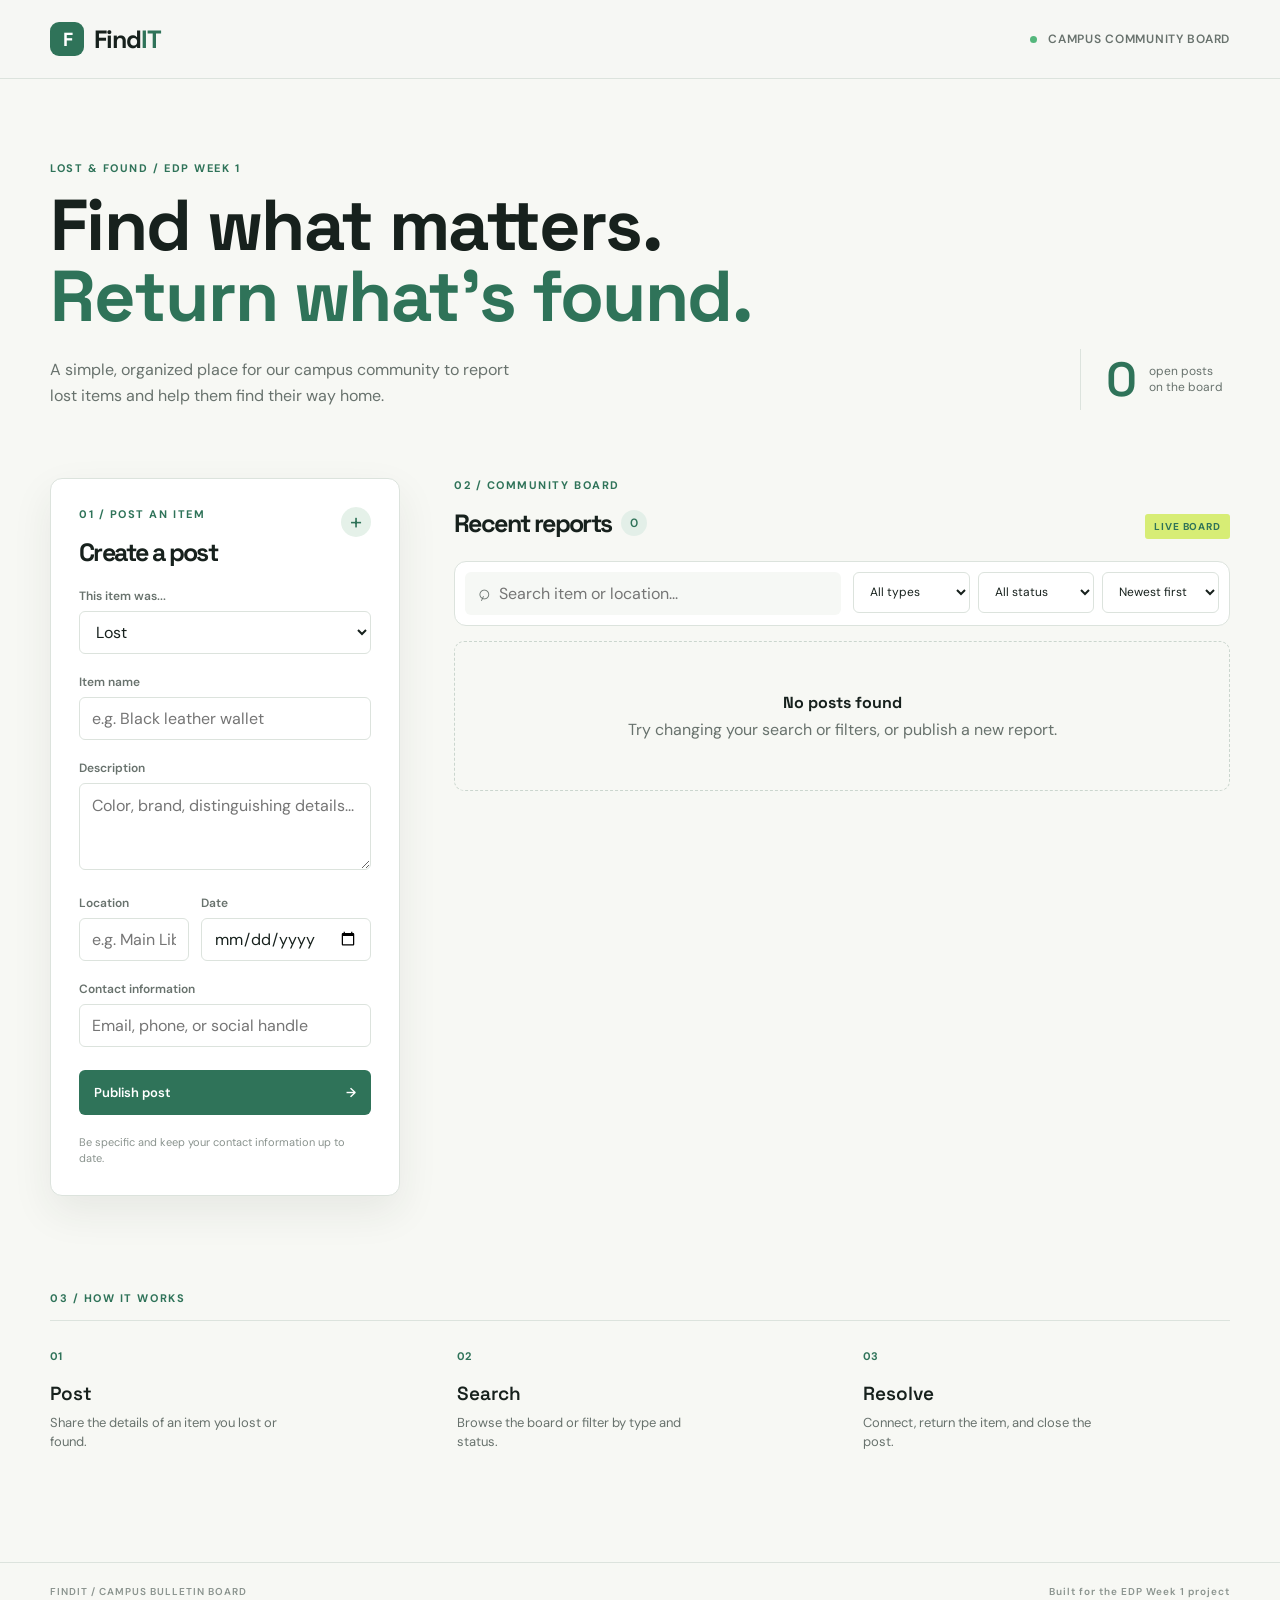
==== index.html @ 4f027098 "Final-Project For EDP" ====
<!DOCTYPE html>
<html lang="en">
<head>
  <meta charset="UTF-8">
  <meta name="viewport" content="width=device-width, initial-scale=1.0">
  <meta name="description" content="FindIT campus lost and found bulletin board">
  <title>FindIT | Campus Lost and Found</title>
  <link rel="preconnect" href="https://fonts.googleapis.com">
  <link rel="preconnect" href="https://fonts.gstatic.com" crossorigin>
  <link href="https://fonts.googleapis.com/css2?family=DM+Sans:wght@400;500;600;700&family=Space+Grotesk:wght@500;600;700&display=swap" rel="stylesheet">
  <link rel="stylesheet" href="styles.css">
</head>
<body>
  <header class="site-header">
    <div class="container header-content">
      <a class="brand" href="#" aria-label="FindIT home">
        <span class="brand-mark">F</span>
        <span>Find<span class="brand-accent">IT</span></span>
      </a>
      <div class="header-note">
        <span class="status-dot"></span>
        Campus community board
      </div>
    </div>
  </header>

  <main class="container">
    <section class="hero">
      <div>
        <p class="eyebrow">LOST &amp; FOUND / EDP WEEK 1</p>
        <h1>Find what matters.<br><em>Return what’s found.</em></h1>
        <p class="hero-copy">A simple, organized place for our campus community to report lost items and help them find their way home.</p>
      </div>
      <div class="hero-count">
        <strong id="openCount">0</strong>
        <span>open posts<br>on the board</span>
      </div>
    </section>

    <div id="feedback" class="feedback" role="status" aria-live="polite"></div>

    <section class="workspace" aria-label="FindIT wireframe layout">
      <aside class="panel form-panel">
        <div class="panel-heading">
          <div>
            <p class="section-kicker">01 / POST AN ITEM</p>
            <h2 id="formTitle">Create a post</h2>
          </div>
          <span class="heading-icon">+</span>
        </div>
        <form id="postForm" novalidate>
          <input type="hidden" id="postId">
          <div class="field">
            <label for="type">This item was...</label>
            <select id="type" required>
              <option value="Lost">Lost</option>
              <option value="Found">Found</option>
            </select>
          </div>
          <div class="field">
            <label for="item">Item name</label>
            <input id="item" type="text" maxlength="60" placeholder="e.g. Black leather wallet" required>
          </div>
          <div class="field">
            <label for="description">Description</label>
            <textarea id="description" maxlength="240" rows="3" placeholder="Color, brand, distinguishing details..." required></textarea>
          </div>
          <div class="field-row">
            <div class="field">
              <label for="location">Location</label>
              <input id="location" type="text" maxlength="80" placeholder="e.g. Main Library" required>
            </div>
            <div class="field">
              <label for="date">Date</label>
              <input id="date" type="date" required>
            </div>
          </div>
          <div class="field">
            <label for="contact">Contact information</label>
            <input id="contact" type="text" maxlength="100" placeholder="Email, phone, or social handle" required>
          </div>
          <div class="form-actions">
            <button class="button button-primary" type="submit"><span id="submitText">Publish post</span><span>→</span></button>
            <button class="button button-quiet hidden" id="cancelEdit" type="button">Cancel edit</button>
          </div>
        </form>
        <p class="form-footnote">Be specific and keep your contact information up to date.</p>
      </aside>

      <section class="board">
        <div class="board-heading">
          <div>
            <p class="section-kicker">02 / COMMUNITY BOARD</p>
            <h2>Recent reports <span id="resultCount" class="result-count">0</span></h2>
          </div>
          <span class="board-label">LIVE BOARD</span>
        </div>

        <div class="controls panel">
          <div class="search-wrap">
            <span class="search-icon">⌕</span>
            <label class="sr-only" for="search">Search posts</label>
            <input id="search" type="search" placeholder="Search item or location...">
          </div>
          <div class="control-selects">
            <label class="sr-only" for="typeFilter">Filter by type</label>
            <select id="typeFilter">
              <option value="All">All types</option>
              <option value="Lost">Lost only</option>
              <option value="Found">Found only</option>
            </select>
            <label class="sr-only" for="statusFilter">Filter by status</label>
            <select id="statusFilter">
              <option value="All">All status</option>
              <option value="Open">Open only</option>
              <option value="Resolved">Resolved only</option>
            </select>
            <label class="sr-only" for="sort">Sort posts</label>
            <select id="sort">
              <option value="newest">Newest first</option>
              <option value="oldest">Oldest first</option>
            </select>
          </div>
        </div>

        <div id="postList" class="post-list"></div>
      </section>
    </section>

    <section class="how-it-works">
      <p class="section-kicker">03 / HOW IT WORKS</p>
      <div class="steps">
        <div class="step"><span>01</span><strong>Post</strong><p>Share the details of an item you lost or found.</p></div>
        <div class="step"><span>02</span><strong>Search</strong><p>Browse the board or filter by type and status.</p></div>
        <div class="step"><span>03</span><strong>Resolve</strong><p>Connect, return the item, and close the post.</p></div>
      </div>
    </section>
  </main>

  <footer class="site-footer">
    <div class="container"><span>FINDIT / CAMPUS BULLETIN BOARD</span><span>Built for the EDP Week 1 project</span></div>
  </footer>
  <script src="app.js"></script>
</body>
</html>
---- styles.css ----
:root {
  --ink: #17211d;
  --muted: #68726d;
  --line: #dce3dd;
  --paper: #f7f8f4;
  --white: #fff;
  --green: #2f7359;
  --green-dark: #1d4d3d;
  --lime: #d7ed75;
  --orange: #e58b50;
  --blue: #6386bc;
  --shadow: 0 16px 40px rgba(32, 54, 43, .08);
}
* { box-sizing: border-box; }
body { margin: 0; color: var(--ink); background: var(--paper); font-family: "DM Sans", sans-serif; }
.container { width: min(1180px, calc(100% - 48px)); margin: 0 auto; }
.site-header { border-bottom: 1px solid var(--line); background: rgba(247,248,244,.9); }
.header-content { height: 78px; display: flex; align-items: center; justify-content: space-between; }
.brand { color: var(--ink); display: inline-flex; gap: 10px; align-items: center; font: 700 25px "Space Grotesk", sans-serif; text-decoration: none; letter-spacing: -1px; }
.brand-mark { width: 34px; height: 34px; display: grid; place-items: center; border-radius: 9px; color: var(--white); background: var(--green); font-size: 19px; }
.brand-accent, em { color: var(--green); font-style: normal; }
.header-note { color: var(--muted); font-size: 12px; font-weight: 600; letter-spacing: .06em; text-transform: uppercase; }
.status-dot { display: inline-block; width: 7px; height: 7px; margin-right: 7px; border-radius: 50%; background: #54b77c; }
.hero { display: flex; align-items: flex-end; justify-content: space-between; padding: 82px 0 68px; }
.eyebrow, .section-kicker { color: var(--green); font-size: 11px; font-weight: 700; letter-spacing: .14em; margin: 0 0 15px; }
h1, h2 { font-family: "Space Grotesk", sans-serif; margin: 0; letter-spacing: -1.6px; }
h1 { font-size: clamp(42px, 6vw, 72px); line-height: .98; }
.hero-copy { max-width: 470px; color: var(--muted); font-size: 16px; line-height: 1.65; margin: 26px 0 0; }
.hero-count { display: flex; align-items: center; gap: 12px; border-left: 1px solid var(--line); padding-left: 25px; min-width: 150px; }
.hero-count strong { font: 600 48px "Space Grotesk", sans-serif; color: var(--green); }
.hero-count span { color: var(--muted); font-size: 12px; line-height: 1.4; }
.feedback { height: 0; overflow: hidden; transition: all .2s ease; }
.feedback.show { height: auto; margin-bottom: 22px; padding: 13px 16px; border: 1px solid #b8d7c6; border-radius: 8px; color: var(--green-dark); background: #eaf5ee; font-size: 14px; }
.feedback.error { color: #8d3f27; border-color: #ebc2af; background: #fff2ec; }
.workspace { display: grid; grid-template-columns: 350px 1fr; gap: 54px; align-items: start; }
.panel { background: var(--white); border: 1px solid var(--line); border-radius: 12px; box-shadow: var(--shadow); }
.form-panel { padding: 28px; }
.panel-heading, .board-heading { display: flex; align-items: flex-start; justify-content: space-between; }
h2 { font-size: 25px; }
.heading-icon { display: grid; place-items: center; width: 30px; height: 30px; border-radius: 50%; color: var(--green); background: #e5f1e9; font-size: 22px; }
.field { margin-top: 20px; }
.field label { display: block; color: var(--muted); font-size: 12px; font-weight: 600; margin-bottom: 7px; }
input, textarea, select { width: 100%; color: var(--ink); background: var(--white); border: 1px solid var(--line); border-radius: 6px; font: inherit; outline: none; transition: border-color .2s, box-shadow .2s; }
input, select { height: 43px; padding: 0 12px; }
textarea { padding: 11px 12px; resize: vertical; }
input:focus, textarea:focus, select:focus { border-color: var(--green); box-shadow: 0 0 0 3px rgba(47,115,89,.1); }
.field-row { display: grid; grid-template-columns: 1fr 1fr; gap: 12px; }
.button { border: 0; border-radius: 6px; cursor: pointer; font: 600 13px "DM Sans", sans-serif; transition: transform .15s, opacity .15s; }
.button:hover { transform: translateY(-1px); }
.button-primary { display: flex; align-items: center; justify-content: space-between; width: 100%; height: 45px; padding: 0 15px; color: var(--white); background: var(--green); }
.button-quiet { color: var(--muted); background: transparent; padding: 8px 0; }
.form-actions { margin-top: 23px; }
.form-footnote { color: #8a938e; font-size: 11px; line-height: 1.5; margin: 19px 0 0; }
.hidden { display: none; }
.board-heading { align-items: end; margin-bottom: 22px; }
.board-heading h2 { display: flex; align-items: center; gap: 9px; }
.result-count { display: inline-grid; place-items: center; width: 26px; height: 26px; border-radius: 50%; color: var(--green); background: #e3efe8; font: 600 12px "DM Sans", sans-serif; letter-spacing: 0; }
.board-label { padding: 6px 9px; border-radius: 3px; color: var(--green); background: var(--lime); font-size: 10px; font-weight: 700; letter-spacing: .09em; }
.controls { display: grid; grid-template-columns: 1fr auto; gap: 12px; padding: 10px; margin-bottom: 15px; box-shadow: none; }
.search-wrap { position: relative; }
.search-wrap input { padding-left: 34px; border: 0; background: #f6f8f5; }
.search-icon { position: absolute; z-index: 1; left: 12px; top: 10px; color: var(--muted); font-size: 21px; line-height: 1; transform: rotate(-20deg); }
.control-selects { display: flex; gap: 8px; }
.control-selects select { height: 41px; min-width: 112px; font-size: 12px; }
.post-list { display: grid; gap: 11px; }
.post-card { position: relative; padding: 21px 22px; background: var(--white); border: 1px solid var(--line); border-radius: 10px; }
.post-card.resolved { opacity: .58; }
.post-top { display: flex; justify-content: space-between; align-items: center; gap: 12px; }
.tag { display: inline-block; padding: 5px 8px; border-radius: 3px; font-size: 10px; font-weight: 700; letter-spacing: .1em; }
.tag.lost { color: #995126; background: #fbe5d6; }
.tag.found { color: #365a8a; background: #e1eaf8; }
.post-date { color: var(--muted); font-size: 11px; }
.post-card h3 { font: 600 19px "Space Grotesk", sans-serif; margin: 13px 0 5px; }
.post-card p { color: var(--muted); font-size: 13px; line-height: 1.5; margin: 0; }
.post-meta { display: flex; flex-wrap: wrap; gap: 10px 20px; margin-top: 16px; color: var(--muted); font-size: 11px; }
.post-meta span::before { color: var(--green); margin-right: 5px; }
.location::before { content: "⌖"; }.contact::before { content: "✉"; }
.post-actions { display: flex; gap: 13px; margin-top: 17px; }
.text-button { padding: 0; border: 0; color: var(--green); background: none; cursor: pointer; font: 600 11px "DM Sans", sans-serif; }
.text-button.delete { color: #b15d44; }
.empty-state { padding: 50px 20px; border: 1px dashed #cbd6ce; border-radius: 10px; text-align: center; color: var(--muted); }
.empty-state strong { display: block; color: var(--ink); font-family: "Space Grotesk", sans-serif; margin-bottom: 6px; }
.how-it-works { padding: 95px 0 110px; }
.steps { display: grid; grid-template-columns: repeat(3, 1fr); gap: 40px; border-top: 1px solid var(--line); padding-top: 23px; }
.step span { color: var(--green); font-size: 11px; font-weight: 700; }
.step strong { display: block; font: 600 19px "Space Grotesk", sans-serif; margin: 16px 0 7px; }
.step p { max-width: 240px; color: var(--muted); font-size: 13px; line-height: 1.5; margin: 0; }
.site-footer { color: #8a938e; border-top: 1px solid var(--line); font-size: 10px; font-weight: 600; letter-spacing: .1em; }
.site-footer .container { display: flex; justify-content: space-between; padding: 22px 0; }
.sr-only { position: absolute; width: 1px; height: 1px; overflow: hidden; clip: rect(0,0,0,0); }
@media (max-width: 820px) {
  .container { width: min(100% - 30px, 600px); }
  .hero { display: block; padding: 55px 0 45px; }
  .hero-count { border-left: 0; padding: 25px 0 0; margin-top: 28px; border-top: 1px solid var(--line); }
  .workspace { grid-template-columns: 1fr; gap: 42px; }
  .controls { grid-template-columns: 1fr; }
  .control-selects { display: grid; grid-template-columns: repeat(3, 1fr); }
  .control-selects select { min-width: 0; }
}
@media (max-width: 500px) {
  .header-note { display: none; }
  h1 { font-size: 43px; }
  .field-row, .steps { grid-template-columns: 1fr; }
  .control-selects { grid-template-columns: 1fr; }
  .site-footer .container { display: block; line-height: 2; }
  .site-footer .container span { display: block; }
}
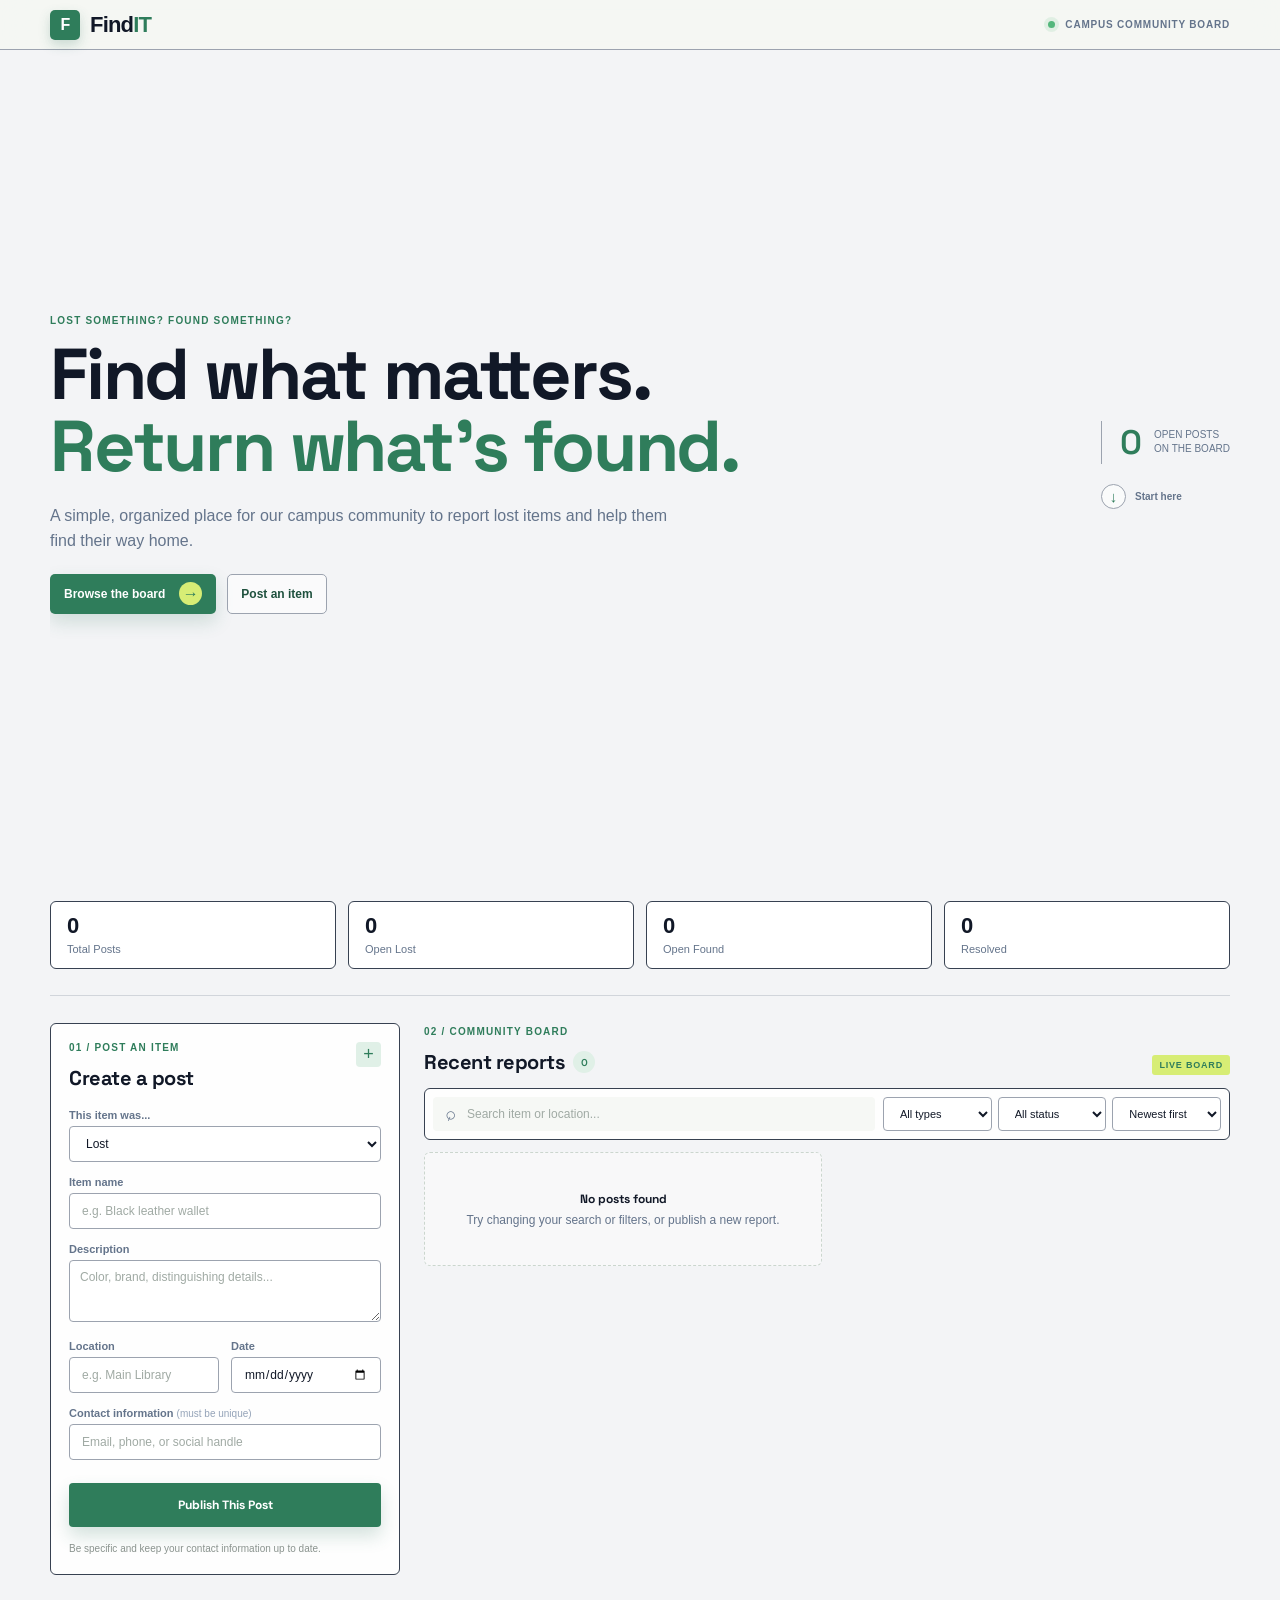
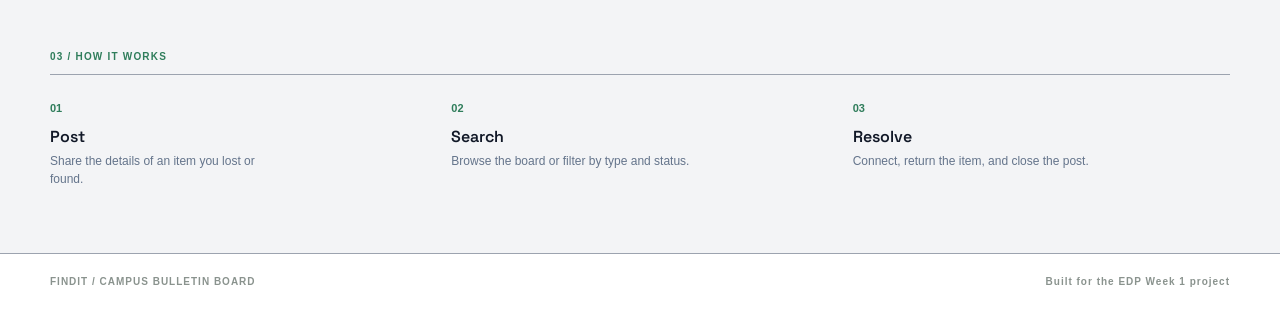
==== commit ddf0c096: "Adding copy and Fixing project" ====
--- a/index.html
+++ b/index.html
@@ -13,7 +13,7 @@
 <body>
   <header class="site-header">
     <div class="container header-content">
-      <a class="brand" href="#" aria-label="FindIT home">
+      <a class="brand" href="#top" aria-label="FindIT home">
         <span class="brand-mark">F</span>
         <span>Find<span class="brand-accent">IT</span></span>
       </a>
@@ -24,23 +24,49 @@
     </div>
   </header>
 
-  <main class="container">
+  <main id="top" class="container">
     <section class="hero">
       <div>
-        <p class="eyebrow">LOST &amp; FOUND / EDP WEEK 1</p>
+        <p class="eyebrow">LOST SOMETHING? FOUND SOMETHING?</p>
         <h1>Find what matters.<br><em>Return what’s found.</em></h1>
         <p class="hero-copy">A simple, organized place for our campus community to report lost items and help them find their way home.</p>
+        <div class="hero-actions">
+          <a class="hero-button hero-button-primary" href="#post-item">Browse the board <span>→</span></a>
+          <a class="hero-button hero-button-secondary" href="#community-board">Post an item </a>
+        </div>
       </div>
-      <div class="hero-count">
-        <strong id="openCount">0</strong>
-        <span>open posts<br>on the board</span>
+      <div class="hero-side">
+        <div class="hero-count">
+          <strong id="openCount">0</strong>
+          <span>OPEN POSTS<br>ON THE BOARD</span>
+        </div>
+        <a class="scroll-hint" href="#post-item"><span>↓</span> Start here</a>
       </div>
+    </section>
+
+    <section class="summary-grid" aria-label="Board summary">
+      <article class="summary-card">
+        <strong id="totalCount">0</strong>
+        <span>Total Posts</span>
+      </article>
+      <article class="summary-card">
+        <strong id="openLostCount">0</strong>
+        <span>Open Lost</span>
+      </article>
+      <article class="summary-card">
+        <strong id="openFoundCount">0</strong>
+        <span>Open Found</span>
+      </article>
+      <article class="summary-card">
+        <strong id="resolvedCount">0</strong>
+        <span>Resolved</span>
+      </article>
     </section>
 
     <div id="feedback" class="feedback" role="status" aria-live="polite"></div>
 
     <section class="workspace" aria-label="FindIT wireframe layout">
-      <aside class="panel form-panel">
+      <aside id="post-item" class="panel form-panel">
         <div class="panel-heading">
           <div>
             <p class="section-kicker">01 / POST AN ITEM</p>
@@ -76,18 +102,18 @@
             </div>
           </div>
           <div class="field">
-            <label for="contact">Contact information</label>
+            <label for="contact">Contact information <span class="field-hint">(must be unique)</span></label>
             <input id="contact" type="text" maxlength="100" placeholder="Email, phone, or social handle" required>
           </div>
           <div class="form-actions">
-            <button class="button button-primary" type="submit"><span id="submitText">Publish post</span><span>→</span></button>
+            <button class="button button-primary" type="submit"><span id="submitText">Publish This Post</span></button>
             <button class="button button-quiet hidden" id="cancelEdit" type="button">Cancel edit</button>
           </div>
         </form>
         <p class="form-footnote">Be specific and keep your contact information up to date.</p>
       </aside>
 
-      <section class="board">
+      <section id="community-board" class="board">
         <div class="board-heading">
           <div>
             <p class="section-kicker">02 / COMMUNITY BOARD</p>
@@ -137,9 +163,26 @@
     </section>
   </main>
 
+  <div id="deleteDialog" class="modal-backdrop hidden" role="presentation">
+    <section class="delete-dialog" role="dialog" aria-modal="true" aria-labelledby="deleteDialogTitle" aria-describedby="deleteDialogMessage">
+      <div class="delete-dialog-heading">
+        <h2 id="deleteDialogTitle">Delete confirmation</h2>
+        <span>!</span>
+      </div>
+      <div class="delete-dialog-body">
+        <h3 id="deleteDialogQuestion">Delete this post?</h3>
+        <p id="deleteDialogMessage">This action cannot be undone.</p>
+        <div class="delete-dialog-actions">
+          <button id="cancelDelete" class="dialog-button dialog-button-cancel" type="button">Cancel</button>
+          <button id="confirmDelete" class="dialog-button dialog-button-delete" type="button">Delete</button>
+        </div>
+      </div>
+    </section>
+  </div>
+
   <footer class="site-footer">
     <div class="container"><span>FINDIT / CAMPUS BULLETIN BOARD</span><span>Built for the EDP Week 1 project</span></div>
   </footer>
-  <script src="app.js"></script>
+  <script src="app2.js"></script>
 </body>
 </html>
--- a/styles.css
+++ b/styles.css
@@ -2,83 +2,324 @@
   --ink: #17211d;
   --muted: #68726d;
   --line: #dce3dd;
-  --paper: #f7f8f4;
+  --paper: #f5f7f3;
   --white: #fff;
   --green: #2f7359;
   --green-dark: #1d4d3d;
+  --green-soft: #e5f1e9;
   --lime: #d7ed75;
-  --orange: #e58b50;
-  --blue: #6386bc;
-  --shadow: 0 16px 40px rgba(32, 54, 43, .08);
-}
+  --orange-soft: #fbe5d6;
+  --blue-soft: #e1eaf8;
+  --shadow: 0 18px 50px rgba(32, 54, 43, .07);
+  --shadow-hover: 0 22px 58px rgba(32, 54, 43, .13);
+}
+
 * { box-sizing: border-box; }
-body { margin: 0; color: var(--ink); background: var(--paper); font-family: "DM Sans", sans-serif; }
+html { scroll-behavior: smooth; }
+body {
+  margin: 0;
+  color: var(--ink);
+  background:
+    radial-gradient(circle at 8% 7%, rgba(215, 237, 117, .2), transparent 25rem),
+    var(--paper);
+  font-family: "DM Sans", sans-serif;
+}
+main { overflow: hidden; }
+#post-item, #community-board { scroll-margin-top: 103px; }
 .container { width: min(1180px, calc(100% - 48px)); margin: 0 auto; }
-.site-header { border-bottom: 1px solid var(--line); background: rgba(247,248,244,.9); }
+.site-header {
+  border-bottom: 1px solid var(--line);
+  background: rgba(245, 247, 243, .86);
+  backdrop-filter: blur(14px);
+  position: sticky;
+  top: 0;
+  z-index: 5;
+}
 .header-content { height: 78px; display: flex; align-items: center; justify-content: space-between; }
-.brand { color: var(--ink); display: inline-flex; gap: 10px; align-items: center; font: 700 25px "Space Grotesk", sans-serif; text-decoration: none; letter-spacing: -1px; }
-.brand-mark { width: 34px; height: 34px; display: grid; place-items: center; border-radius: 9px; color: var(--white); background: var(--green); font-size: 19px; }
+.brand {
+  color: var(--ink);
+  display: inline-flex;
+  gap: 10px;
+  align-items: center;
+  font: 700 25px "Space Grotesk", sans-serif;
+  text-decoration: none;
+  letter-spacing: -1px;
+}
+.brand-mark {
+  width: 35px;
+  height: 35px;
+  display: grid;
+  place-items: center;
+  border-radius: 10px;
+  color: var(--white);
+  background: var(--green);
+  font-size: 19px;
+  box-shadow: 0 5px 12px rgba(47, 115, 89, .22);
+}
 .brand-accent, em { color: var(--green); font-style: normal; }
-.header-note { color: var(--muted); font-size: 12px; font-weight: 600; letter-spacing: .06em; text-transform: uppercase; }
-.status-dot { display: inline-block; width: 7px; height: 7px; margin-right: 7px; border-radius: 50%; background: #54b77c; }
-.hero { display: flex; align-items: flex-end; justify-content: space-between; padding: 82px 0 68px; }
-.eyebrow, .section-kicker { color: var(--green); font-size: 11px; font-weight: 700; letter-spacing: .14em; margin: 0 0 15px; }
+.header-note {
+  color: var(--muted);
+  font-size: 11px;
+  font-weight: 700;
+  letter-spacing: .08em;
+  text-transform: uppercase;
+}
+.status-dot {
+  display: inline-block;
+  width: 7px;
+  height: 7px;
+  margin-right: 7px;
+  border-radius: 50%;
+  background: #54b77c;
+  box-shadow: 0 0 0 4px rgba(84, 183, 124, .13);
+}
+.hero {
+  min-height: calc(100svh - 78px);
+  display: flex;
+  align-items: center;
+  justify-content: space-between;
+  padding: 72px 0;
+}
+.eyebrow, .section-kicker {
+  color: var(--green);
+  font-size: 11px;
+  font-weight: 700;
+  letter-spacing: .14em;
+  margin: 0 0 15px;
+}
 h1, h2 { font-family: "Space Grotesk", sans-serif; margin: 0; letter-spacing: -1.6px; }
 h1 { font-size: clamp(42px, 6vw, 72px); line-height: .98; }
 .hero-copy { max-width: 470px; color: var(--muted); font-size: 16px; line-height: 1.65; margin: 26px 0 0; }
-.hero-count { display: flex; align-items: center; gap: 12px; border-left: 1px solid var(--line); padding-left: 25px; min-width: 150px; }
+.hero-actions { display: flex; flex-wrap: wrap; gap: 11px; margin-top: 30px; }
+.hero-button {
+  min-height: 48px;
+  display: inline-flex;
+  align-items: center;
+  justify-content: center;
+  gap: 14px;
+  padding: 0 17px;
+  border: 1px solid transparent;
+  border-radius: 9px;
+  font-size: 13px;
+  font-weight: 700;
+  text-decoration: none;
+  transition: transform .15s, box-shadow .15s, background .15s, border-color .15s;
+}
+.hero-button:hover { transform: translateY(-2px); }
+.hero-button:focus-visible, .scroll-hint:focus-visible {
+  outline: 3px solid rgba(47, 115, 89, .25);
+  outline-offset: 3px;
+}
+.hero-button-primary {
+  color: var(--white);
+  background: var(--green);
+  box-shadow: 0 8px 18px rgba(47, 115, 89, .18);
+}
+.hero-button-primary:hover { box-shadow: 0 11px 24px rgba(47, 115, 89, .27); }
+.hero-button-primary span {
+  color: var(--green);
+  background: var(--lime);
+  border-radius: 50%;
+  display: grid;
+  place-items: center;
+  width: 23px;
+  height: 23px;
+  font-size: 16px;
+}
+.hero-button-secondary { color: var(--green-dark); background: rgba(255, 255, 255, .6); border-color: var(--line); }
+.hero-button-secondary:hover { border-color: #b7cdbd; background: var(--white); }
+.hero-side { display: grid; justify-items: start; gap: 30px; }
+.hero-count {
+  display: flex;
+  align-items: center;
+  gap: 12px;
+  border-left: 1px solid var(--line);
+  padding-left: 25px;
+  min-width: 150px;
+}
 .hero-count strong { font: 600 48px "Space Grotesk", sans-serif; color: var(--green); }
 .hero-count span { color: var(--muted); font-size: 12px; line-height: 1.4; }
+.scroll-hint {
+  display: inline-flex;
+  align-items: center;
+  gap: 9px;
+  color: var(--muted);
+  font-size: 11px;
+  font-weight: 700;
+  text-decoration: none;
+}
+.scroll-hint span {
+  display: grid;
+  place-items: center;
+  width: 25px;
+  height: 25px;
+  border: 1px solid var(--line);
+  border-radius: 50%;
+  color: var(--green);
+  background: rgba(255, 255, 255, .6);
+  font-size: 15px;
+}
 .feedback { height: 0; overflow: hidden; transition: all .2s ease; }
-.feedback.show { height: auto; margin-bottom: 22px; padding: 13px 16px; border: 1px solid #b8d7c6; border-radius: 8px; color: var(--green-dark); background: #eaf5ee; font-size: 14px; }
+.feedback.show {
+  height: auto;
+  margin-bottom: 22px;
+  padding: 13px 16px;
+  border: 1px solid #b8d7c6;
+  border-radius: 10px;
+  color: var(--green-dark);
+  background: #eaf5ee;
+  font-size: 14px;
+}
 .feedback.error { color: #8d3f27; border-color: #ebc2af; background: #fff2ec; }
-.workspace { display: grid; grid-template-columns: 350px 1fr; gap: 54px; align-items: start; }
-.panel { background: var(--white); border: 1px solid var(--line); border-radius: 12px; box-shadow: var(--shadow); }
-.form-panel { padding: 28px; }
+.workspace {
+  display: grid;
+  grid-template-columns: 350px 1fr;
+  gap: 54px;
+  align-items: start;
+  position: relative;
+  padding-top: 78px;
+  padding-bottom: 30px;
+}
+.workspace::before {
+  content: "";
+  position: absolute;
+  top: 0;
+  left: 0;
+  right: 0;
+  border-top: 1px solid var(--line);
+  pointer-events: none;
+}
+.panel { background: rgba(255, 255, 255, .92); border: 1px solid var(--line); border-radius: 16px; box-shadow: var(--shadow); }
+.form-panel {
+  padding: 29px;
+  position: sticky;
+  top: 103px;
+  border-top: 4px solid var(--green);
+}
 .panel-heading, .board-heading { display: flex; align-items: flex-start; justify-content: space-between; }
 h2 { font-size: 25px; }
-.heading-icon { display: grid; place-items: center; width: 30px; height: 30px; border-radius: 50%; color: var(--green); background: #e5f1e9; font-size: 22px; }
+.heading-icon {
+  display: grid;
+  place-items: center;
+  width: 31px;
+  height: 31px;
+  border-radius: 50%;
+  color: var(--green);
+  background: var(--green-soft);
+  font-size: 22px;
+}
 .field { margin-top: 20px; }
 .field label { display: block; color: var(--muted); font-size: 12px; font-weight: 600; margin-bottom: 7px; }
-input, textarea, select { width: 100%; color: var(--ink); background: var(--white); border: 1px solid var(--line); border-radius: 6px; font: inherit; outline: none; transition: border-color .2s, box-shadow .2s; }
+input, textarea, select {
+  width: 100%;
+  color: var(--ink);
+  background: var(--white);
+  border: 1px solid var(--line);
+  border-radius: 8px;
+  font: inherit;
+  outline: none;
+  transition: border-color .2s, box-shadow .2s, background .2s;
+}
 input, select { height: 43px; padding: 0 12px; }
 textarea { padding: 11px 12px; resize: vertical; }
-input:focus, textarea:focus, select:focus { border-color: var(--green); box-shadow: 0 0 0 3px rgba(47,115,89,.1); }
+input::placeholder, textarea::placeholder { color: #a0aaa4; }
+input:focus, textarea:focus, select:focus {
+  border-color: var(--green);
+  box-shadow: 0 0 0 3px rgba(47, 115, 89, .1);
+}
 .field-row { display: grid; grid-template-columns: 1fr 1fr; gap: 12px; }
-.button { border: 0; border-radius: 6px; cursor: pointer; font: 600 13px "DM Sans", sans-serif; transition: transform .15s, opacity .15s; }
-.button:hover { transform: translateY(-1px); }
-.button-primary { display: flex; align-items: center; justify-content: space-between; width: 100%; height: 45px; padding: 0 15px; color: var(--white); background: var(--green); }
-.button-quiet { color: var(--muted); background: transparent; padding: 8px 0; }
-.form-actions { margin-top: 23px; }
+.button {
+  min-height: 50px;
+  border: 0;
+  border-radius: 10px;
+  cursor: pointer;
+  font: 700 14px "DM Sans", sans-serif;
+  transition: transform .15s, box-shadow .15s, opacity .15s, background .15s;
+}
+.button:hover { transform: translateY(-2px); }
+.button:focus-visible, .text-button:focus-visible { outline: 3px solid rgba(47, 115, 89, .25); outline-offset: 3px; }
+.button-primary {
+  display: flex;
+  align-items: center;
+  justify-content: center;
+  width: 100%;
+  min-height: 56px;
+  padding: 0 19px;
+  color: var(--white);
+  background: var(--green);
+  box-shadow: 0 9px 18px rgba(47, 115, 89, .2);
+}
+.button-primary:hover { box-shadow: 0 12px 24px rgba(47, 115, 89, .28); }
+.button-quiet {
+  width: 100%;
+  color: var(--muted);
+  background: #f0f3ef;
+  padding: 0 16px;
+}
+.button-quiet:hover { color: var(--ink); background: #e6ebe6; }
+.form-actions { display: grid; gap: 9px; margin-top: 23px; }
 .form-footnote { color: #8a938e; font-size: 11px; line-height: 1.5; margin: 19px 0 0; }
 .hidden { display: none; }
-.board-heading { align-items: end; margin-bottom: 22px; }
+.board-heading {
+  align-items: end;
+  margin-bottom: 22px;
+  padding-top: 3px;
+}
 .board-heading h2 { display: flex; align-items: center; gap: 9px; }
-.result-count { display: inline-grid; place-items: center; width: 26px; height: 26px; border-radius: 50%; color: var(--green); background: #e3efe8; font: 600 12px "DM Sans", sans-serif; letter-spacing: 0; }
-.board-label { padding: 6px 9px; border-radius: 3px; color: var(--green); background: var(--lime); font-size: 10px; font-weight: 700; letter-spacing: .09em; }
+.result-count {
+  display: inline-grid;
+  place-items: center;
+  width: 26px;
+  height: 26px;
+  border-radius: 50%;
+  color: var(--green);
+  background: var(--green-soft);
+  font: 600 12px "DM Sans", sans-serif;
+  letter-spacing: 0;
+}
+.board-label { padding: 6px 9px; border-radius: 5px; color: var(--green); background: var(--lime); font-size: 10px; font-weight: 700; letter-spacing: .09em; }
 .controls { display: grid; grid-template-columns: 1fr auto; gap: 12px; padding: 10px; margin-bottom: 15px; box-shadow: none; }
 .search-wrap { position: relative; }
 .search-wrap input { padding-left: 34px; border: 0; background: #f6f8f5; }
 .search-icon { position: absolute; z-index: 1; left: 12px; top: 10px; color: var(--muted); font-size: 21px; line-height: 1; transform: rotate(-20deg); }
 .control-selects { display: flex; gap: 8px; }
 .control-selects select { height: 41px; min-width: 112px; font-size: 12px; }
-.post-list { display: grid; gap: 11px; }
-.post-card { position: relative; padding: 21px 22px; background: var(--white); border: 1px solid var(--line); border-radius: 10px; }
+.post-list { display: grid; grid-template-columns: repeat(2, minmax(0, 1fr)); gap: 11px; }
+.post-card {
+  position: relative;
+  padding: 21px 22px;
+  background: rgba(255, 255, 255, .92);
+  border: 1px solid var(--line);
+  border-radius: 12px;
+  transition: transform .2s, box-shadow .2s, border-color .2s;
+}
+.post-card:hover { transform: translateY(-2px); border-color: #bfd0c3; box-shadow: var(--shadow-hover); }
 .post-card.resolved { opacity: .58; }
 .post-top { display: flex; justify-content: space-between; align-items: center; gap: 12px; }
-.tag { display: inline-block; padding: 5px 8px; border-radius: 3px; font-size: 10px; font-weight: 700; letter-spacing: .1em; }
-.tag.lost { color: #995126; background: #fbe5d6; }
-.tag.found { color: #365a8a; background: #e1eaf8; }
-.post-date { color: var(--muted); font-size: 11px; }
+.tag { display: inline-block; padding: 5px 8px; border-radius: 5px; font-size: 10px; font-weight: 700; letter-spacing: .1em; }
+.tag.lost { color: #995126; background: var(--orange-soft); }
+.tag.found { color: #365a8a; background: var(--blue-soft); }
+.post-status { color: var(--ink); font-size: 11px; font-weight: 700; }
 .post-card h3 { font: 600 19px "Space Grotesk", sans-serif; margin: 13px 0 5px; }
 .post-card p { color: var(--muted); font-size: 13px; line-height: 1.5; margin: 0; }
-.post-meta { display: flex; flex-wrap: wrap; gap: 10px 20px; margin-top: 16px; color: var(--muted); font-size: 11px; }
-.post-meta span::before { color: var(--green); margin-right: 5px; }
-.location::before { content: "⌖"; }.contact::before { content: "✉"; }
+.post-meta { display: grid; gap: 4px; margin-top: 16px; color: var(--muted); font-size: 11px; }
+.post-meta-label { color: var(--ink); }
 .post-actions { display: flex; gap: 13px; margin-top: 17px; }
-.text-button { padding: 0; border: 0; color: var(--green); background: none; cursor: pointer; font: 600 11px "DM Sans", sans-serif; }
-.text-button.delete { color: #b15d44; }
-.empty-state { padding: 50px 20px; border: 1px dashed #cbd6ce; border-radius: 10px; text-align: center; color: var(--muted); }
+.text-button {
+  min-height: 34px;
+  padding: 0 11px;
+  border: 1px solid #cfe0d4;
+  border-radius: 7px;
+  color: var(--green);
+  background: #f4f8f4;
+  cursor: pointer;
+  font: 700 11px "DM Sans", sans-serif;
+  transition: background .15s, border-color .15s, transform .15s;
+}
+.text-button:hover { transform: translateY(-1px); border-color: var(--green); background: var(--green-soft); }
+.text-button.delete { color: #b15d44; border-color: #ebcfc3; background: #fff8f4; }
+.text-button.delete:hover { border-color: #b15d44; background: #fbe5d6; }
+.empty-state { padding: 50px 20px; border: 1px dashed #cbd6ce; border-radius: 12px; text-align: center; color: var(--muted); background: rgba(255, 255, 255, .4); }
 .empty-state strong { display: block; color: var(--ink); font-family: "Space Grotesk", sans-serif; margin-bottom: 6px; }
 .how-it-works { padding: 95px 0 110px; }
 .steps { display: grid; grid-template-columns: repeat(3, 1fr); gap: 40px; border-top: 1px solid var(--line); padding-top: 23px; }
@@ -90,9 +331,11 @@
 .sr-only { position: absolute; width: 1px; height: 1px; overflow: hidden; clip: rect(0,0,0,0); }
 @media (max-width: 820px) {
   .container { width: min(100% - 30px, 600px); }
-  .hero { display: block; padding: 55px 0 45px; }
-  .hero-count { border-left: 0; padding: 25px 0 0; margin-top: 28px; border-top: 1px solid var(--line); }
+  .hero { min-height: calc(100svh - 78px); display: block; padding: 55px 0 45px; }
+  .hero-side { display: flex; align-items: center; justify-content: space-between; gap: 18px; margin-top: 45px; padding-top: 25px; border-top: 1px solid var(--line); }
+  .hero-count { border-left: 0; padding: 0; margin-top: 0; }
   .workspace { grid-template-columns: 1fr; gap: 42px; }
+  .form-panel { position: static; }
   .controls { grid-template-columns: 1fr; }
   .control-selects { display: grid; grid-template-columns: repeat(3, 1fr); }
   .control-selects select { min-width: 0; }
@@ -102,6 +345,216 @@
   h1 { font-size: 43px; }
   .field-row, .steps { grid-template-columns: 1fr; }
   .control-selects { grid-template-columns: 1fr; }
-  .site-footer .container { display: block; line-height: 2; }
-  .site-footer .container span { display: block; }
-}
+  .form-panel { padding: 22px; }
+  .board-label { display: none; }
+  .site-footer .container { display: block; line-height: 1.8; }
+}
+@media (prefers-reduced-motion: reduce) {
+  *, *::before, *::after { scroll-behavior: auto !important; transition-duration: .01ms !important; }
+}
+
+/* Compact dashboard treatment */
+:root {
+  --ink: #111827;
+  --muted: #64748b;
+  --line: #9ca3af;
+  --paper: #f3f4f6;
+  --white: #fff;
+  --green: #2f7d5b;
+  --green-dark: #1f513e;
+  --green-soft: #e0f0e7;
+  --lime: #d7ed75;
+  --orange-soft: #f3dfd3;
+  --blue-soft: #dce8f6;
+  --shadow: 0 2px 8px rgba(15, 23, 42, .06);
+  --shadow-hover: 0 5px 16px rgba(15, 23, 42, .11);
+}
+
+body {
+  background: var(--paper);
+  font-family: Arial, sans-serif;
+}
+.container { width: min(1180px, calc(100% - 32px)); }
+.site-header { display: block; }
+.header-content { height: 49px; }
+.brand { font: 700 22px Arial, sans-serif; letter-spacing: -.8px; }
+.brand-mark { width: 30px; height: 30px; border-radius: 5px; background: var(--green); font-size: 16px; }
+.header-note { font-size: 10px; }
+.hero {
+  min-height: calc(100svh - 49px);
+  padding: 50px 0 72px;
+  align-items: center;
+}
+.eyebrow, .section-kicker { font-size: 10px; letter-spacing: .12em; margin-bottom: 12px; }
+h1 { font-size: clamp(44px, 6vw, 72px); line-height: 1; letter-spacing: -2.2px; }
+.hero-copy { max-width: 620px; font-size: 16px; line-height: 1.55; margin-top: 22px; }
+.hero-actions { display: flex; margin-top: 20px; }
+.hero-side { display: grid; }
+.hero-button { min-height: 40px; border-radius: 5px; font-size: 12px; padding: 0 13px; }
+.hero-side { gap: 20px; }
+.hero-count { min-width: 120px; padding-left: 18px; }
+.hero-count strong { font-size: 34px; }
+.hero-count span { font-size: 10px; }
+.scroll-hint { font-size: 10px; }
+.summary-grid {
+  display: grid;
+  grid-template-columns: repeat(4, 1fr);
+  gap: 12px;
+  padding: 0 0 26px;
+}
+.summary-card {
+  min-height: 68px;
+  display: flex;
+  flex-direction: column;
+  justify-content: center;
+  padding: 11px 16px;
+  border: 1px solid #374151;
+  border-radius: 6px;
+  background: #fff;
+}
+.summary-card strong {
+  color: #111827;
+  font: 700 22px Arial, sans-serif;
+  line-height: 1;
+}
+.summary-card span {
+  margin-top: 6px;
+  color: #64748b;
+  font-size: 11px;
+}
+.workspace {
+  grid-template-columns: 350px 1fr;
+  gap: 24px;
+  padding-top: 28px;
+  padding-bottom: 26px;
+}
+.workspace::before { border-top-color: #d1d5db; }
+.panel { border: 1px solid #374151; border-radius: 6px; box-shadow: none; }
+.form-panel { padding: 18px; top: 82px; border-top: 1px solid #374151; }
+.panel-heading { margin-bottom: 18px; }
+h2 { font-size: 20px; letter-spacing: -.5px; }
+.heading-icon { width: 25px; height: 25px; border-radius: 4px; font-size: 18px; }
+.field { margin-top: 14px; }
+.field label { font-size: 11px; margin-bottom: 5px; }
+.field-hint { color: #94a3b8; font-size: 10px; font-weight: 400; }
+input, textarea, select { border-color: #9ca3af; border-radius: 4px; font-size: 12px; }
+input, select { height: 36px; }
+textarea { padding: 9px 10px; }
+.button { border-radius: 4px; min-height: 42px; font-size: 12px; }
+.button-primary { min-height: 44px; padding: 0 14px; }
+.form-footnote { font-size: 10px; margin-top: 14px; }
+.board-heading { margin-bottom: 13px; }
+.board-label { padding: 5px 7px; border-radius: 3px; font-size: 9px; }
+.result-count { width: 22px; height: 22px; font-size: 10px; }
+.controls { grid-template-columns: 1fr auto; gap: 8px; padding: 8px; margin-bottom: 12px; border-color: #374151; border-radius: 6px; }
+.search-wrap input { height: 34px; }
+.search-icon { top: 7px; font-size: 18px; }
+.control-selects { gap: 6px; }
+.control-selects select { min-width: 105px; height: 34px; font-size: 11px; }
+.post-list { gap: 10px; }
+.post-card { padding: 16px; border-color: #374151; border-radius: 6px; box-shadow: none; }
+.post-card h3 { font-size: 16px; margin: 10px 0 4px; }
+.post-card p { font-size: 12px; }
+.post-meta { margin-top: 12px; font-size: 10px; }
+.post-actions { gap: 8px; margin-top: 13px; }
+.post-actions .text-button { flex: 1; }
+.text-button { min-height: 30px; padding: 0 12px; border-radius: 4px; font-size: 10px; }
+.empty-state { padding: 38px 16px; border-radius: 6px; font-size: 12px; }
+.how-it-works { padding: 50px 0 65px; }
+.steps { gap: 24px; }
+.step strong { font-size: 16px; margin: 10px 0 5px; }
+.step p { font-size: 12px; }
+.site-footer { background: #fff; }
+.modal-backdrop {
+  position: fixed;
+  inset: 0;
+  z-index: 20;
+  display: grid;
+  place-items: center;
+  padding: 20px;
+  background: rgba(15, 23, 42, .28);
+}
+.modal-backdrop.hidden { display: none; }
+.delete-dialog {
+  width: min(100%, 380px);
+  overflow: hidden;
+  border: 1px solid #374151;
+  border-radius: 6px;
+  background: #fff;
+  box-shadow: 0 18px 45px rgba(15, 23, 42, .2);
+}
+.delete-dialog-heading {
+  display: flex;
+  align-items: center;
+  justify-content: space-between;
+  min-height: 42px;
+  padding: 0 12px;
+  border-bottom: 1px solid #9ca3af;
+}
+.delete-dialog-heading h2 {
+  font: 600 14px Arial, sans-serif;
+  letter-spacing: 0;
+}
+.delete-dialog-heading span {
+  display: grid;
+  place-items: center;
+  width: 20px;
+  height: 20px;
+  border-radius: 50%;
+  color: #fff;
+  background: #c74739;
+  font-size: 13px;
+  font-weight: 700;
+}
+.delete-dialog-body {
+  margin: 32px auto;
+  width: min(100% - 48px, 250px);
+  padding: 16px;
+  border: 1px solid #374151;
+  border-radius: 8px;
+}
+.delete-dialog-body h3 {
+  margin: 0 0 8px;
+  color: #111827;
+  font-size: 14px;
+}
+.delete-dialog-body p {
+  margin: 0;
+  color: #111827;
+  font-size: 12px;
+}
+.delete-dialog-actions {
+  display: flex;
+  justify-content: space-between;
+  gap: 12px;
+  margin-top: 38px;
+}
+.dialog-button {
+  min-width: 86px;
+  min-height: 32px;
+  border: 1px solid #374151;
+  border-radius: 4px;
+  cursor: pointer;
+  font: 12px Arial, sans-serif;
+}
+.dialog-button-cancel { color: #111827; background: #fff; }
+.dialog-button-delete { color: #111827; background: #f2cdd1; }
+.dialog-button:hover { filter: brightness(.97); }
+
+@media (max-width: 820px) {
+  .summary-grid { grid-template-columns: repeat(2, 1fr); }
+  .workspace { grid-template-columns: 1fr; gap: 28px; }
+  .form-panel { position: static; }
+  .post-list { grid-template-columns: 1fr; }
+}
+@media (max-width: 500px) {
+  .hero { display: block; min-height: calc(100svh - 49px); padding: 65px 0 24px; }
+  .hero-side { display: none; }
+  h1 { font-size: 44px; }
+  .summary-grid { gap: 8px; }
+  .summary-card { min-height: 62px; padding: 10px 12px; }
+  .summary-card strong { font-size: 19px; }
+  .controls { grid-template-columns: 1fr; }
+  .control-selects { display: grid; grid-template-columns: repeat(3, 1fr); }
+  .control-selects select { min-width: 0; }
+}
